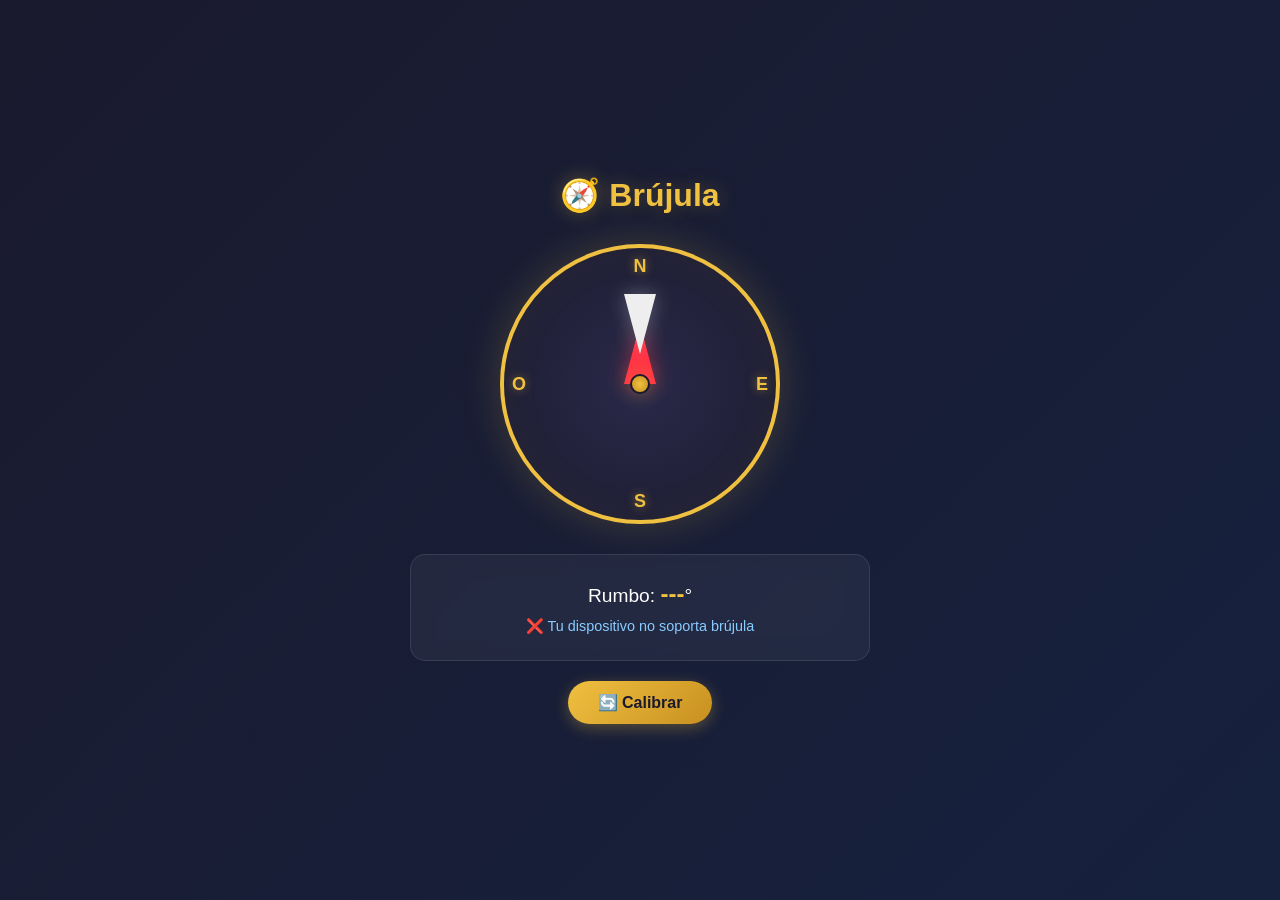
==== index.html @ 756734ae "Primera versión de la brújula web" ====
<!DOCTYPE html>
<html lang="es">
<head>
    <meta charset="UTF-8">
    <meta name="viewport" content="width=device-width, initial-scale=1.0, user-scalable=no">
    <title>🧭 Brújula Web</title>
    <link rel="stylesheet" href="style.css">
</head>
<body>
    <div class="container">
        <h1>🧭 Brújula</h1>
        <div class="compass-container">
            <div class="compass">
                <!-- La aguja -->
                <div class="needle" id="needle"></div>
                <!-- Centro de la brújula -->
                <div class="center-dot"></div>
                <!-- Marcas de dirección -->
                <div class="mark mark-n">N</div>
                <div class="mark mark-e">E</div>
                <div class="mark mark-s">S</div>
                <div class="mark mark-o">O</div>
            </div>
        </div>
        <div class="info">
            <p>Rumbo: <span id="heading">---</span>°</p>
            <p id="status">Esperando permiso...</p>
        </div>
        <button id="calibrate-btn">🔄 Calibrar</button>
    </div>
    <script src="script.js"></script>
</body>
</html>
---- style.css ----
* {
    margin: 0;
    padding: 0;
    box-sizing: border-box;
}

body {
    font-family: 'Segoe UI', Tahoma, Geneva, Verdana, sans-serif;
    background: linear-gradient(135deg, #1a1a2e, #16213e);
    color: white;
    min-height: 100vh;
    display: flex;
    justify-content: center;
    align-items: center;
    touch-action: none;
}

.container {
    text-align: center;
    padding: 20px;
    max-width: 500px;
    width: 100%;
}

h1 {
    font-size: 2rem;
    margin-bottom: 30px;
    color: #f0c040;
    text-shadow: 0 0 20px rgba(240, 192, 64, 0.3);
}

.compass-container {
    position: relative;
    width: 280px;
    height: 280px;
    margin: 0 auto 30px;
}

.compass {
    position: relative;
    width: 100%;
    height: 100%;
    border-radius: 50%;
    background: radial-gradient(circle, #2a2a4a, #1a1a2e);
    border: 4px solid #f0c040;
    box-shadow: 0 0 40px rgba(240, 192, 64, 0.2), inset 0 0 40px rgba(240, 192, 64, 0.05);
}

/* Marcas de dirección */
.mark {
    position: absolute;
    font-size: 18px;
    font-weight: bold;
    color: #f0c040;
    text-shadow: 0 0 10px rgba(240, 192, 64, 0.5);
}

.mark-n { top: 8px; left: 50%; transform: translateX(-50%); }
.mark-e { right: 8px; top: 50%; transform: translateY(-50%); }
.mark-s { bottom: 8px; left: 50%; transform: translateX(-50%); }
.mark-o { left: 8px; top: 50%; transform: translateY(-50%); }

/* Aguja de la brújula */
.needle {
    position: absolute;
    top: 50%;
    left: 50%;
    width: 4px;
    height: 90px;
    transform-origin: bottom center;
    transform: translate(-50%, -100%) rotate(0deg);
    transition: transform 0.1s ease-out;
    z-index: 2;
}

/* Punta norte (roja) */
.needle::before {
    content: '';
    position: absolute;
    bottom: 0;
    left: 50%;
    transform: translateX(-50%);
    width: 0;
    height: 0;
    border-left: 16px solid transparent;
    border-right: 16px solid transparent;
    border-bottom: 60px solid #ff3344;
    filter: drop-shadow(0 0 10px rgba(255, 51, 68, 0.5));
}

/* Punta sur (blanca) */
.needle::after {
    content: '';
    position: absolute;
    top: 0;
    left: 50%;
    transform: translateX(-50%);
    width: 0;
    height: 0;
    border-left: 16px solid transparent;
    border-right: 16px solid transparent;
    border-top: 60px solid #eeeeee;
    filter: drop-shadow(0 0 10px rgba(238, 238, 238, 0.3));
}

/* Centro de la brújula */
.center-dot {
    position: absolute;
    top: 50%;
    left: 50%;
    transform: translate(-50%, -50%);
    width: 20px;
    height: 20px;
    background: radial-gradient(circle, #f0c040, #c89020);
    border-radius: 50%;
    z-index: 3;
    box-shadow: 0 0 20px rgba(240, 192, 64, 0.4);
    border: 2px solid #1a1a2e;
}

/* Información */
.info {
    background: rgba(255, 255, 255, 0.05);
    border-radius: 15px;
    padding: 20px;
    margin-top: 10px;
    backdrop-filter: blur(10px);
    border: 1px solid rgba(255, 255, 255, 0.1);
}

.info p {
    font-size: 1.2rem;
    margin: 5px 0;
}

.info span {
    color: #f0c040;
    font-weight: bold;
    font-size: 1.5rem;
}

#status {
    color: #88ccff;
    font-size: 0.9rem;
    margin-top: 10px;
}

button {
    margin-top: 20px;
    padding: 12px 30px;
    background: linear-gradient(135deg, #f0c040, #c89020);
    border: none;
    border-radius: 30px;
    color: #1a1a2e;
    font-size: 1rem;
    font-weight: bold;
    cursor: pointer;
    transition: all 0.3s;
    box-shadow: 0 4px 15px rgba(240, 192, 64, 0.3);
}

button:hover {
    transform: translateY(-2px);
    box-shadow: 0 6px 25px rgba(240, 192, 64, 0.4);
}

button:active {
    transform: translateY(0px);
}

/* Responsive */
@media (max-width: 400px) {
    .compass-container {
        width: 220px;
        height: 220px;
    }
    
    .needle {
        height: 70px;
    }
    
    .needle::before {
        border-bottom-width: 45px;
        border-left-width: 12px;
        border-right-width: 12px;
    }
    
    .needle::after {
        border-top-width: 45px;
        border-left-width: 12px;
        border-right-width: 12px;
    }
    
    .mark {
        font-size: 14px;
    }
}
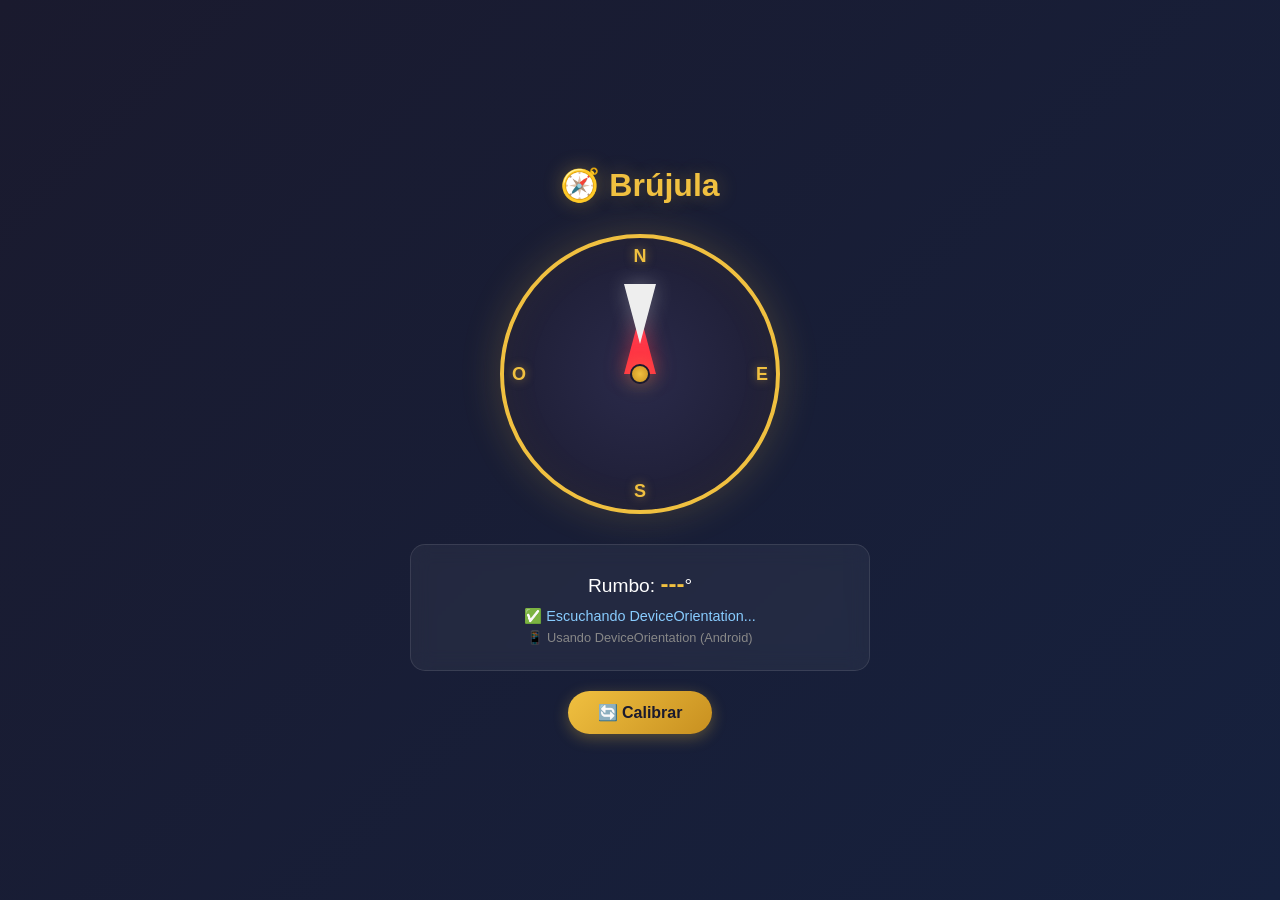
==== commit 075eb49d: "feat: Usar Magnetometer API para Android + fallback a DeviceOrientation" ====
--- a/index.html
+++ b/index.html
@@ -24,7 +24,8 @@
         </div>
         <div class="info">
             <p>Rumbo: <span id="heading">---</span>°</p>
-            <p id="status">Esperando permiso...</p>
+            <p id="status">Iniciando...</p>
+            <p id="sensor-info" style="font-size:0.8rem;color:#888;margin-top:5px;"></p>
         </div>
         <button id="calibrate-btn">🔄 Calibrar</button>
     </div>
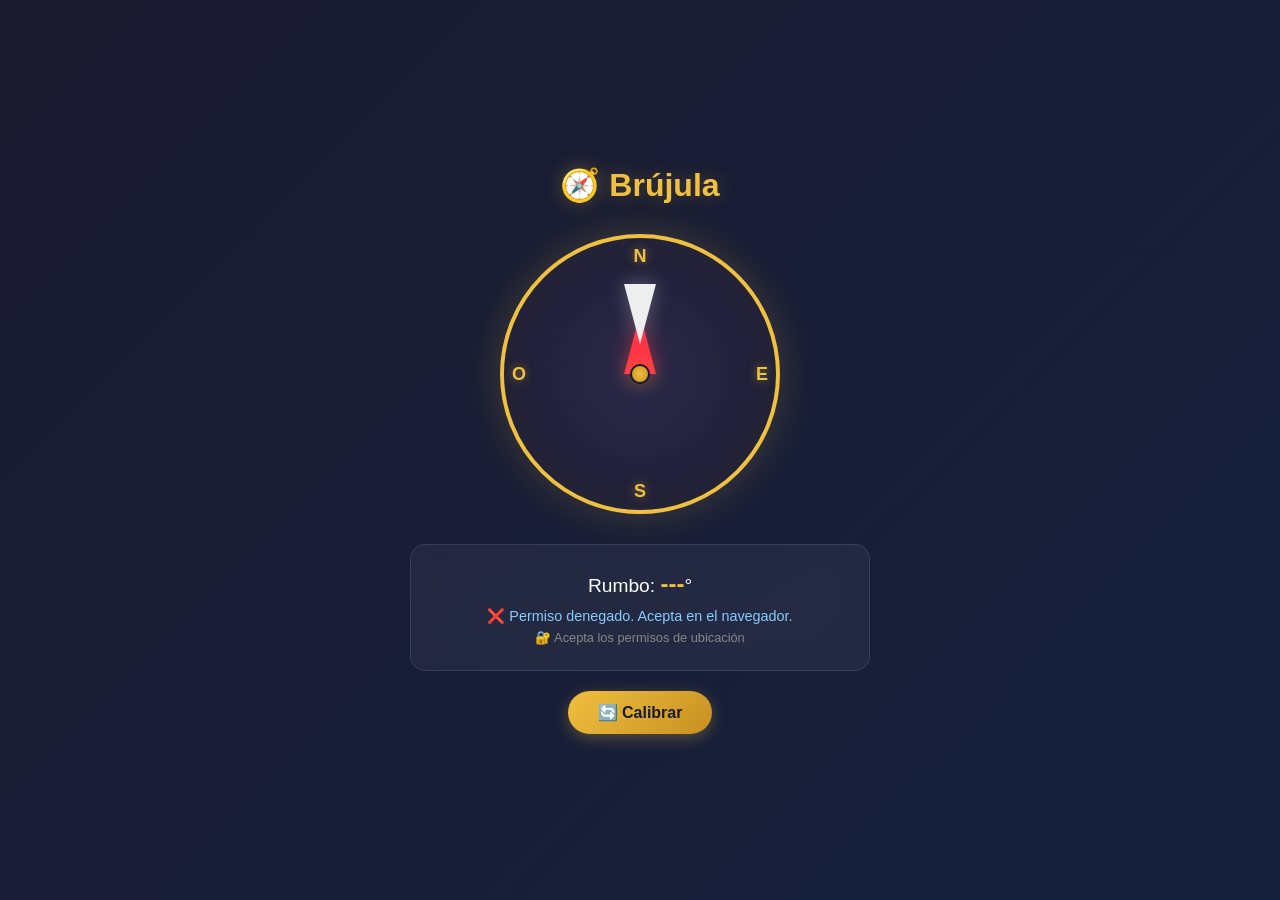
==== commit 41ed8afa: "fix: Usar Geolocalización para la brújula (sin sensores)" ====
--- a/index.html
+++ b/index.html
@@ -11,11 +11,8 @@
         <h1>🧭 Brújula</h1>
         <div class="compass-container">
             <div class="compass">
-                <!-- La aguja -->
                 <div class="needle" id="needle"></div>
-                <!-- Centro de la brújula -->
                 <div class="center-dot"></div>
-                <!-- Marcas de dirección -->
                 <div class="mark mark-n">N</div>
                 <div class="mark mark-e">E</div>
                 <div class="mark mark-s">S</div>
